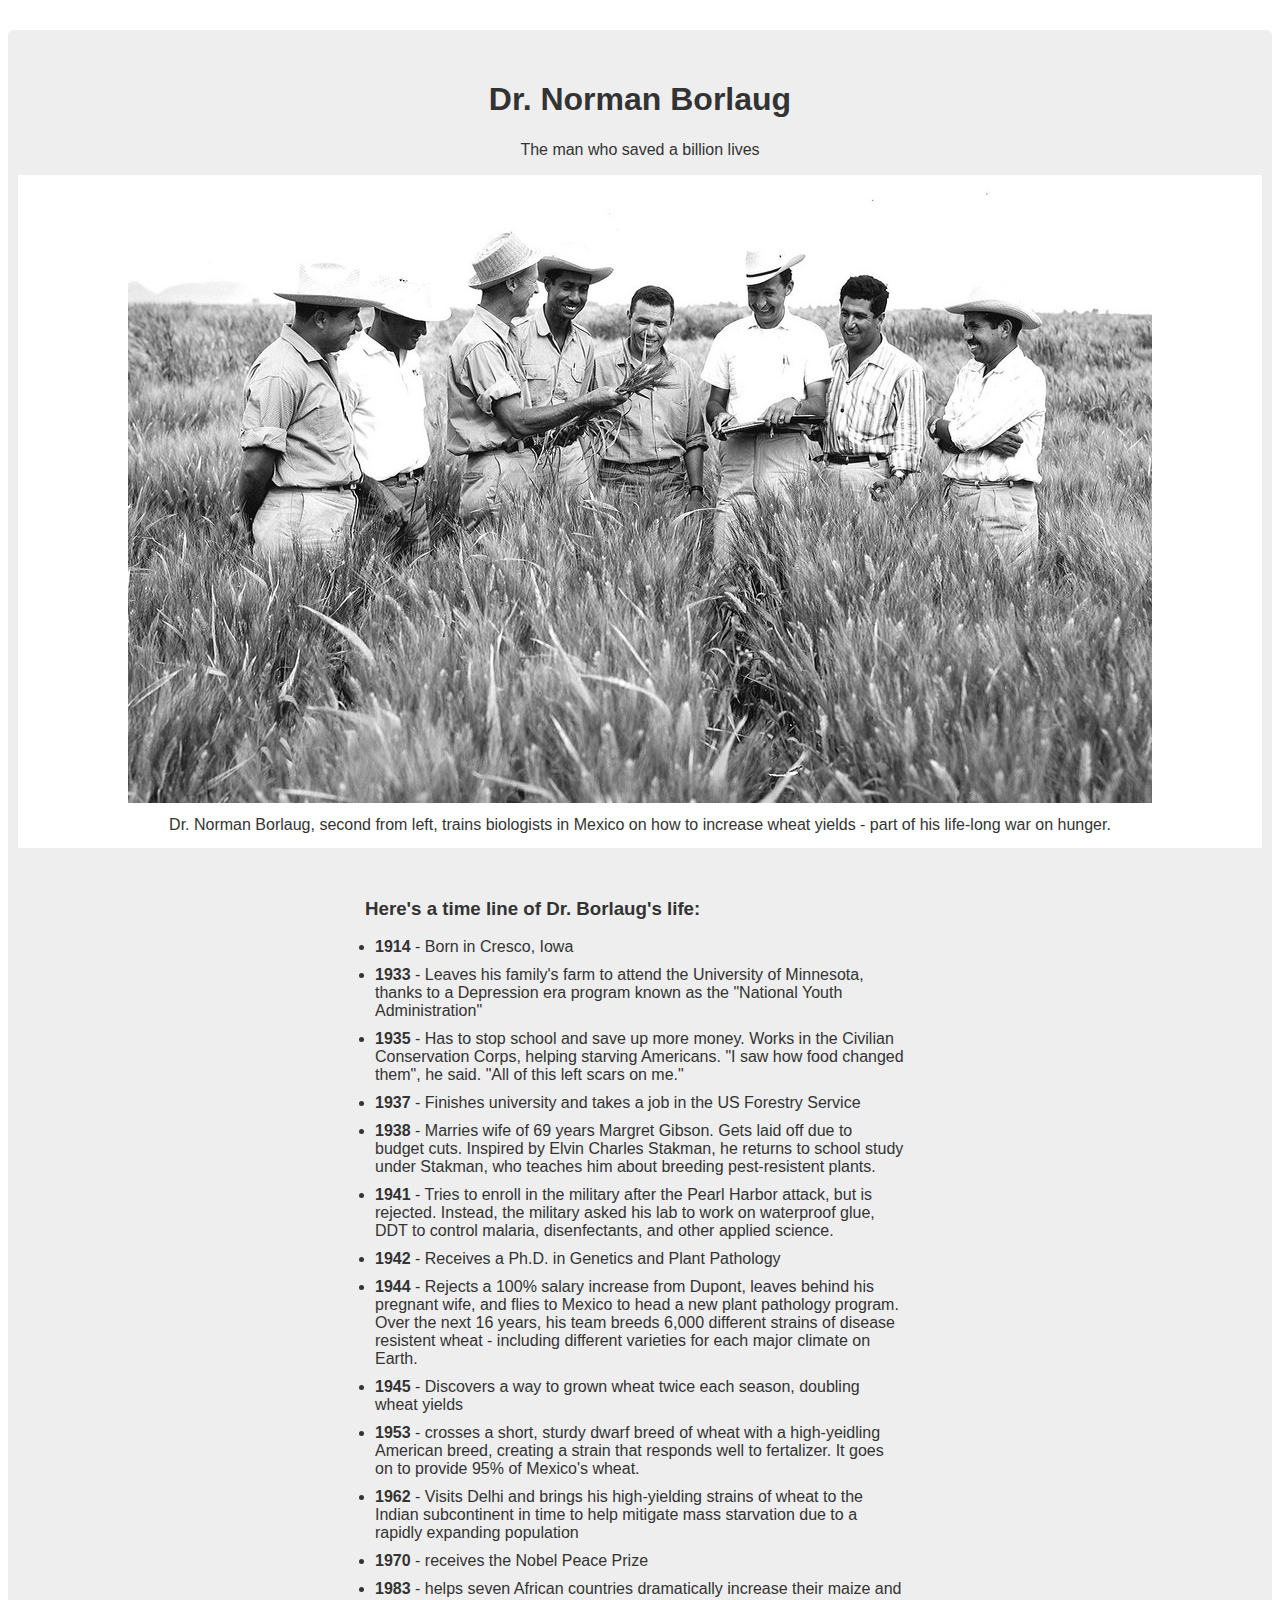
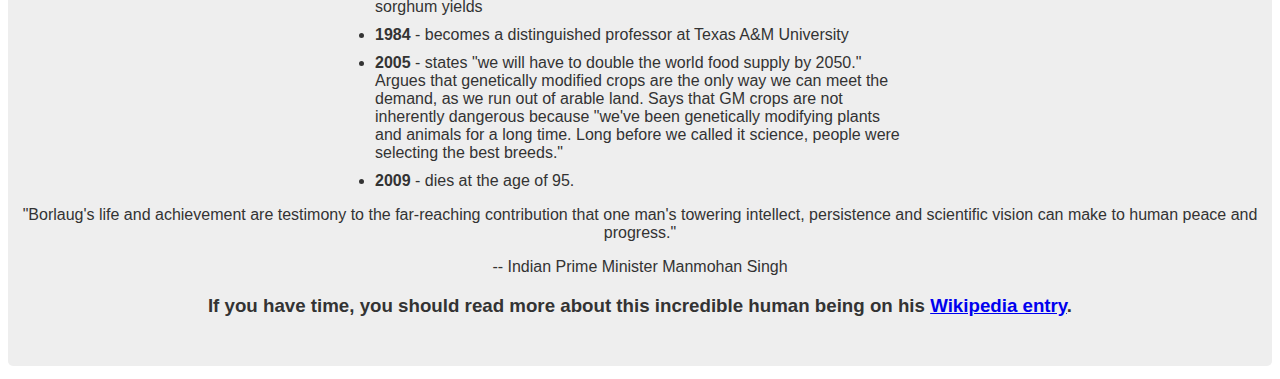
==== project1/index.html @ fdea8daf "FreeCodeCamp Project" ====
<!DOCTYPE html>
<html>
<head>
  <title>FreeCamp Project1</title>
</head>
<link rel="stylesheet" href="style.css">
<body>
<!--
이유는 모르겠으나 id를 사용하라는 조건때문에 id를 많이 대부분 사용..
미래의 내가 지금의 나를 덜 한심하게 보도록 주석 씀..
 -->
<main id="main">
  <div id="title">
    <h1 class="b-title">Dr. Norman Borlaug</h1>
    <p>The man who saved a billion lives</p>
  </div>
  <div id="img-div">
    <img id="image" src="img/project_img.jpg">
    <div id="img-caption">
      Dr. Norman Borlaug, second from left, trains biologists in Mexico on how to increase wheat yields</strong> - part of his life-long war on hunger.
    </div>
  </div>

  <div id="tribute-info">
    <ul>
      <h3>Here's a time line of Dr. Borlaug's life:</h3>
      <li><strong>1914</strong> - Born in Cresco, Iowa</li>
      <li><strong>1933</strong> - Leaves his family's farm to attend the University of Minnesota, thanks to a Depression era program known as the "National Youth Administration"</li>
      <li><strong>1935</strong> - Has to stop school and save up more money. Works in the Civilian Conservation Corps, helping starving Americans. "I saw how food changed them", he said. "All of this left scars on me."</li>
      <li><strong>1937</strong> - Finishes university and takes a job in the US Forestry Service</li>
      <li><strong>1938</strong> - Marries wife of 69 years Margret Gibson. Gets laid off due to budget cuts. Inspired by Elvin Charles Stakman, he returns to school study under Stakman, who teaches him about breeding pest-resistent plants.</li>
      <li><strong>1941</strong> - Tries to enroll in the military after the Pearl Harbor attack, but is rejected. Instead, the military asked his lab to work on waterproof glue, DDT to control malaria, disenfectants, and other applied science.</li>
      <li><strong>1942</strong> - Receives a Ph.D. in Genetics and Plant Pathology</li>
      <li><strong>1944</strong> - Rejects a 100% salary increase from Dupont, leaves behind his pregnant wife, and flies to Mexico to head a new plant pathology program. Over the next 16 years, his team breeds 6,000 different strains of disease resistent wheat</strong> - including different varieties for each major climate on Earth.</li>
      <li><strong>1945</strong> - Discovers a way to grown wheat twice each season, doubling wheat yields</li>
      <li><strong>1953</strong> - crosses a short, sturdy dwarf breed of wheat with a high-yeidling American breed, creating a strain that responds well to fertalizer. It goes on to provide 95% of Mexico's wheat.</li>
      <li><strong>1962</strong> - Visits Delhi and brings his high-yielding strains of wheat to the Indian subcontinent in time to help mitigate mass starvation due to a rapidly expanding population</li>
      <li><strong>1970</strong> - receives the Nobel Peace Prize</li>
      <li><strong>1983</strong> - helps seven African countries dramatically increase their maize and sorghum yields</li>
      <li><strong>1984</strong> - becomes a distinguished professor at Texas A&M University</li>
      <li><strong>2005</strong> - states "we will have to double the world food supply by 2050." Argues that genetically modified crops are the only way we can meet the demand, as we run out of arable land. Says that GM crops are not inherently dangerous because "we've been genetically modifying plants and animals for a long time. Long before we called it science, people were selecting the best breeds."</li>
      <li><strong>2009</strong> - dies at the age of 95.</li>
    </ul>

    <p>"Borlaug's life and achievement are testimony to the far-reaching contribution that one man's towering intellect, persistence and scientific vision can make to human peace and progress."</p>
    <div>-- Indian Prime Minister Manmohan Singh</div>
  </div>
  <h3>If you have time, you should read more about this incredible human being on his <a id="tribute-link" href="https://en.wikipedia.org/wiki/Norman_Borlaug" target="_blank">Wikipedia entry</a>.</h3>
</main>

</body>
</html>
---- project1/style.css ----
html,body{
  font-family:"Trebuchet MS", Helvetica, sans-serif;
  text-align:center;
  min-width:260px;
  color:#333;
}

#main {
  border-radius: 5px;
  margin: 30px 0px 13px 0px;
  background-color: #eee;
  padding-bottom: 30px;
}
#title {
  display: flex;
  flex-direction: column;
  align-items: center;
  height: auto;
}
.b-title {
  margin-top: 1.6em;
  margin-bottom: 0.2em;
}


#img-div {
  height: auto;
  margin:0px 10px 13px 10px;
  background-color: white;
  padding:5px;
}
#image {
  max-width: 100%;
  height: auto;

}
#img-caption {
  margin-top: 9px;
  margin-bottom: 9px;
}

#tribute-info {
  margin-top: 50px;
}
#tribute-info > ul {
  text-align: left;
  margin:0 auto;
  max-width: 550px;
  padding: 0px;
}

li {
  margin: 10px;
}
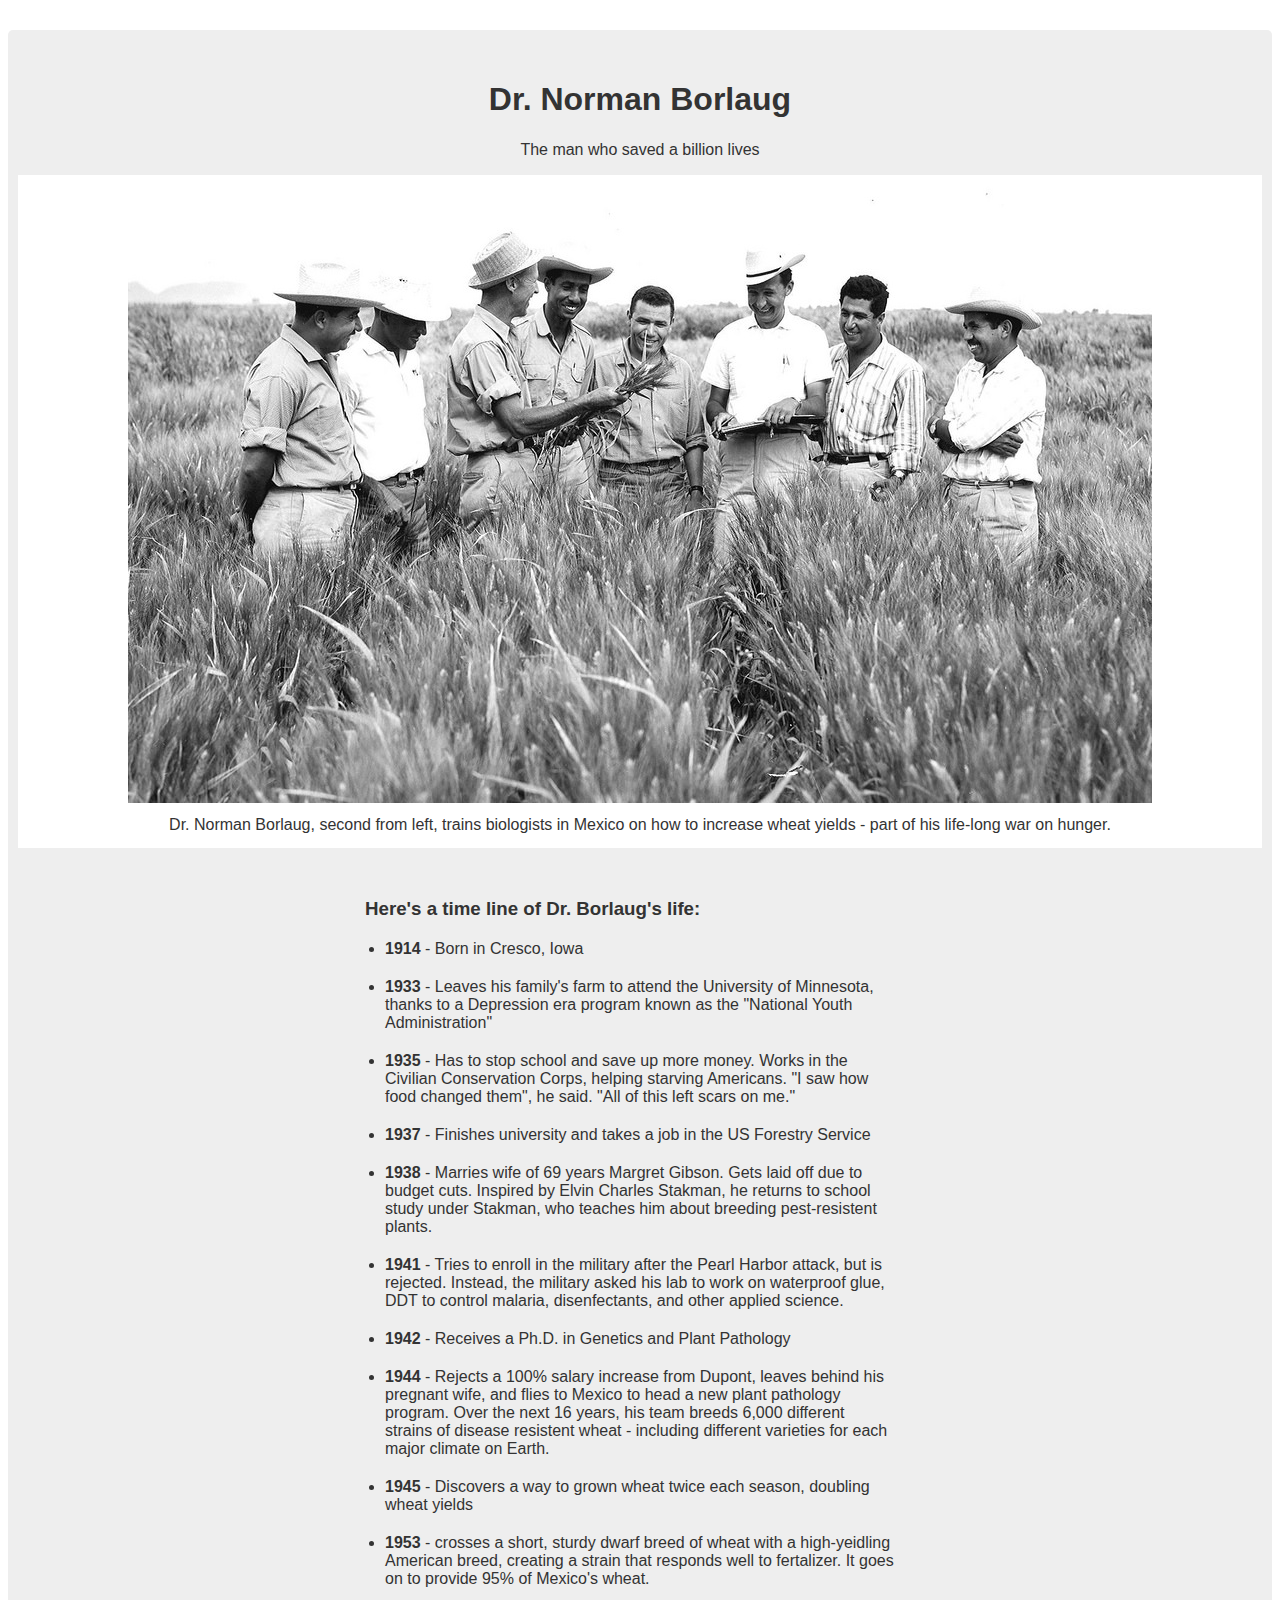
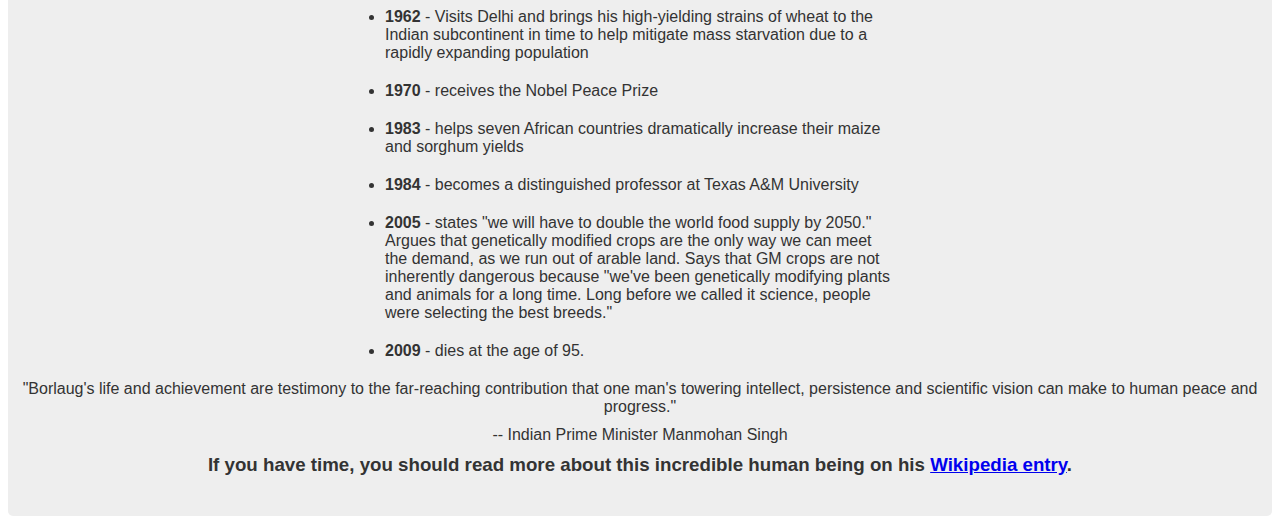
==== commit 77a9bc13: "change" ====
--- a/project1/index.html
+++ b/project1/index.html
@@ -22,7 +22,7 @@
   </div>
 
   <div id="tribute-info">
-    <ul>
+    <ul id="tribute-ul">
       <h3>Here's a time line of Dr. Borlaug's life:</h3>
       <li><strong>1914</strong> - Born in Cresco, Iowa</li>
       <li><strong>1933</strong> - Leaves his family's farm to attend the University of Minnesota, thanks to a Depression era program known as the "National Youth Administration"</li>
@@ -42,10 +42,10 @@
       <li><strong>2009</strong> - dies at the age of 95.</li>
     </ul>
 
-    <p>"Borlaug's life and achievement are testimony to the far-reaching contribution that one man's towering intellect, persistence and scientific vision can make to human peace and progress."</p>
+    <p id="tribute-p">"Borlaug's life and achievement are testimony to the far-reaching contribution that one man's towering intellect, persistence and scientific vision can make to human peace and progress."</p>
     <div>-- Indian Prime Minister Manmohan Singh</div>
   </div>
-  <h3>If you have time, you should read more about this incredible human being on his <a id="tribute-link" href="https://en.wikipedia.org/wiki/Norman_Borlaug" target="_blank">Wikipedia entry</a>.</h3>
+  <h3 style="margin:10px;">If you have time, you should read more about this incredible human being on his <a id="tribute-link" href="https://en.wikipedia.org/wiki/Norman_Borlaug" target="_blank">Wikipedia entry</a>.</h3>
 </main>
 
 </body>
--- a/project1/style.css
+++ b/project1/style.css
@@ -49,6 +49,15 @@
   padding: 0px;
 }
 
-li {
+#tribute-ul > li {
+  margin: 20px;
+}
+#tribute-p {
   margin: 10px;
 }
+@media (max-width: 550px) {
+  #tribute-ul > li {
+    margin: 30px;
+    line-height: 1.3em;
+  }
+}
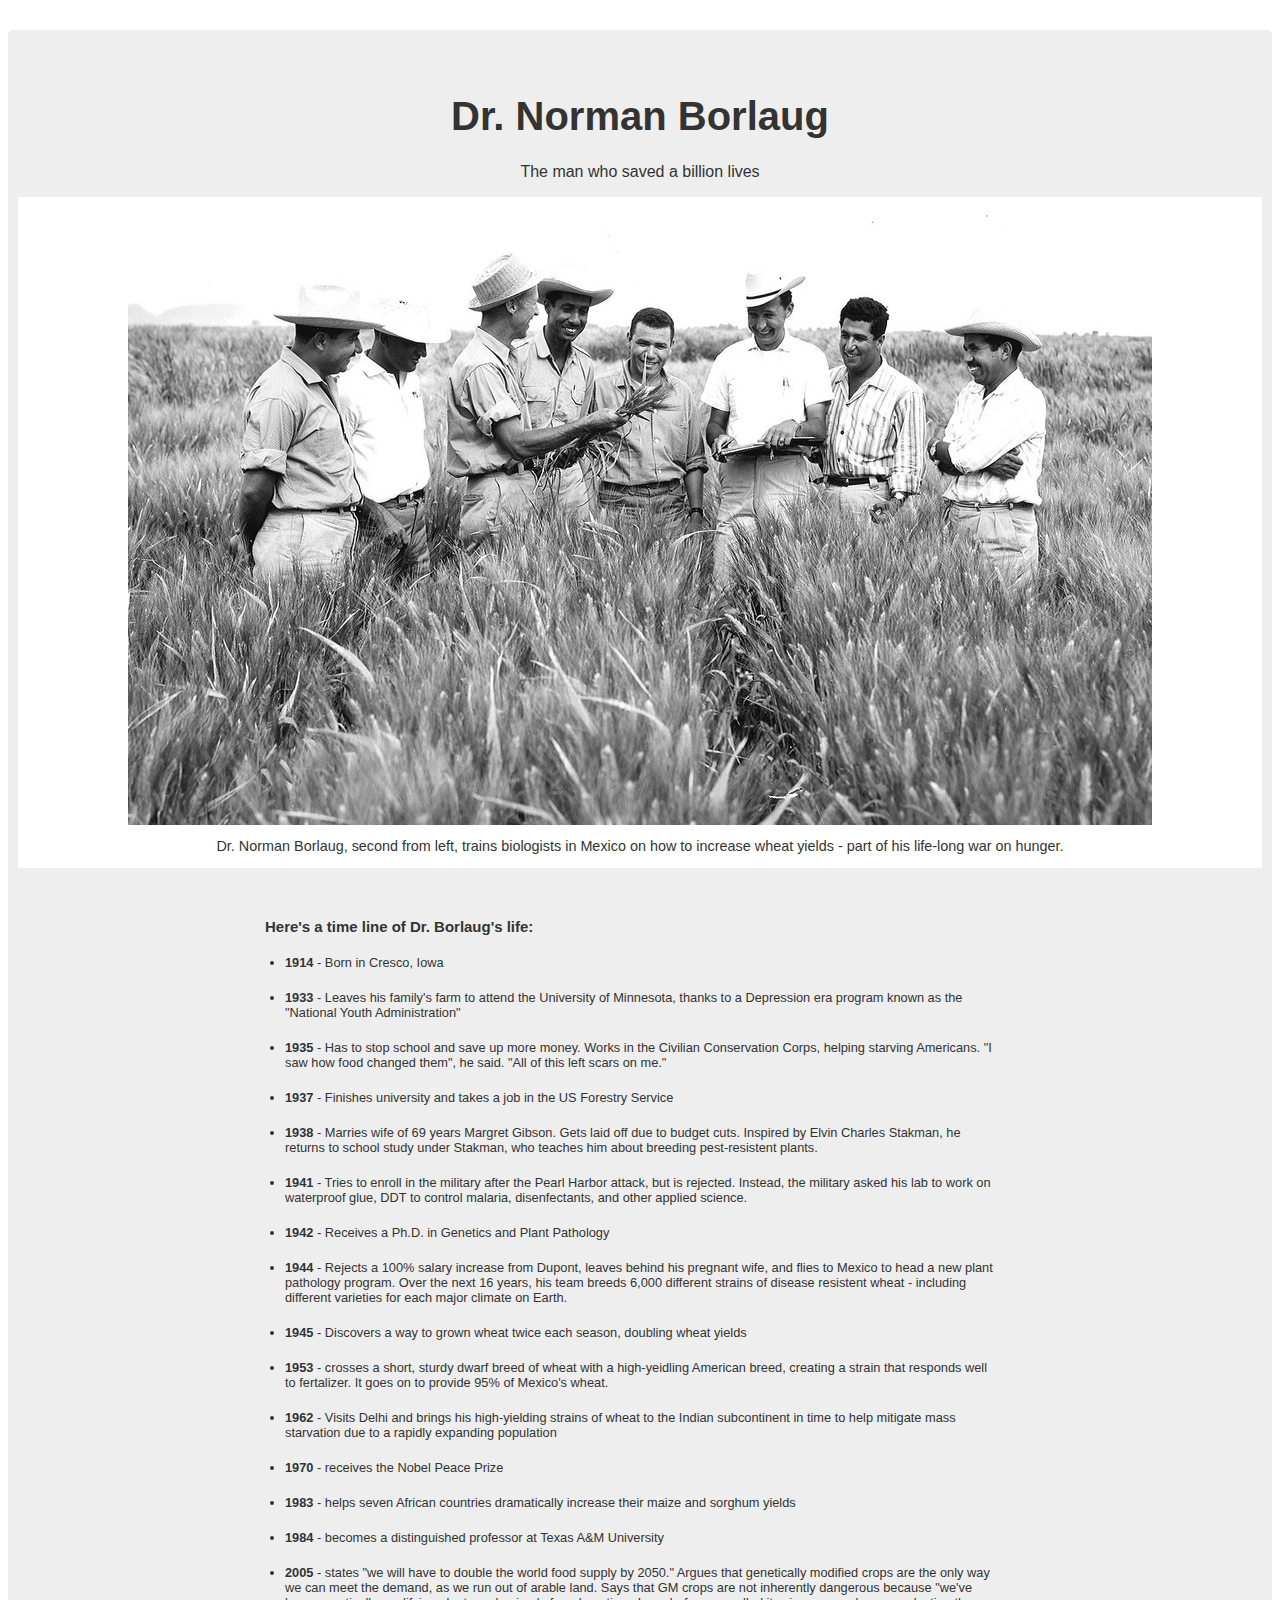
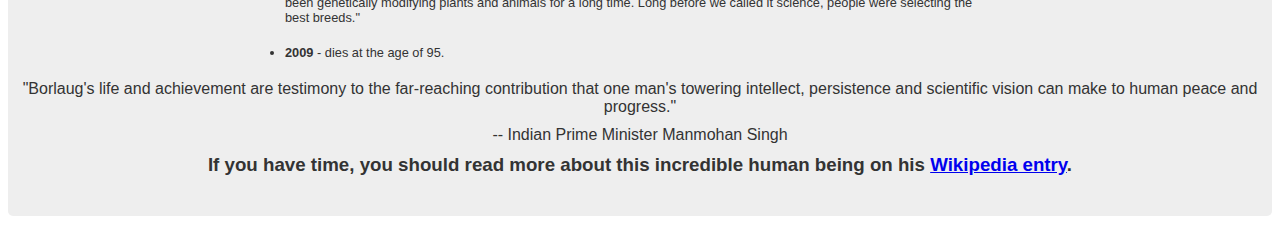
==== commit a1e05bb1: "project1 test1" ====
--- a/project1/index.html
+++ b/project1/index.html
@@ -2,26 +2,25 @@
 <html>
 <head>
   <title>FreeCamp Project1</title>
+  <link media=”handheld, only screen and (max-device-width: 320px)” href=”style.css” type=”text/css” rel=”stylesheet” />
+  <link media=”only screen and (max-device-width: 480px)” href=”style.css” type=”text/css” rel=”stylesheet” />
 </head>
 <link rel="stylesheet" href="style.css">
 <body>
-<!--
-이유는 모르겠으나 id를 사용하라는 조건때문에 id를 많이 대부분 사용..
-미래의 내가 지금의 나를 덜 한심하게 보도록 주석 씀..
- -->
+
 <main id="main">
   <div id="title">
     <h1 class="b-title">Dr. Norman Borlaug</h1>
     <p>The man who saved a billion lives</p>
   </div>
-  <div id="img-div">
+  <section id="img-div">
     <img id="image" src="img/project_img.jpg">
     <div id="img-caption">
       Dr. Norman Borlaug, second from left, trains biologists in Mexico on how to increase wheat yields</strong> - part of his life-long war on hunger.
     </div>
-  </div>
+  </section>
 
-  <div id="tribute-info">
+  <section id="tribute-info">
     <ul id="tribute-ul">
       <h3>Here's a time line of Dr. Borlaug's life:</h3>
       <li><strong>1914</strong> - Born in Cresco, Iowa</li>
@@ -44,7 +43,7 @@
 
     <p id="tribute-p">"Borlaug's life and achievement are testimony to the far-reaching contribution that one man's towering intellect, persistence and scientific vision can make to human peace and progress."</p>
     <div>-- Indian Prime Minister Manmohan Singh</div>
-  </div>
+  </section>
   <h3 style="margin:10px;">If you have time, you should read more about this incredible human being on his <a id="tribute-link" href="https://en.wikipedia.org/wiki/Norman_Borlaug" target="_blank">Wikipedia entry</a>.</h3>
 </main>
 
--- a/project1/style.css
+++ b/project1/style.css
@@ -20,6 +20,8 @@
 .b-title {
   margin-top: 1.6em;
   margin-bottom: 0.2em;
+
+  font-size: 2.5em;
 }
 
 
@@ -37,6 +39,7 @@
 #img-caption {
   margin-top: 9px;
   margin-bottom: 9px;
+  font-size: 0.9em;
 }
 
 #tribute-info {
@@ -45,8 +48,9 @@
 #tribute-info > ul {
   text-align: left;
   margin:0 auto;
-  max-width: 550px;
+  max-width: 750px;
   padding: 0px;
+  font-size: 0.8em;
 }
 
 #tribute-ul > li {
@@ -55,9 +59,3 @@
 #tribute-p {
   margin: 10px;
 }
-@media (max-width: 550px) {
-  #tribute-ul > li {
-    margin: 30px;
-    line-height: 1.3em;
-  }
-}
